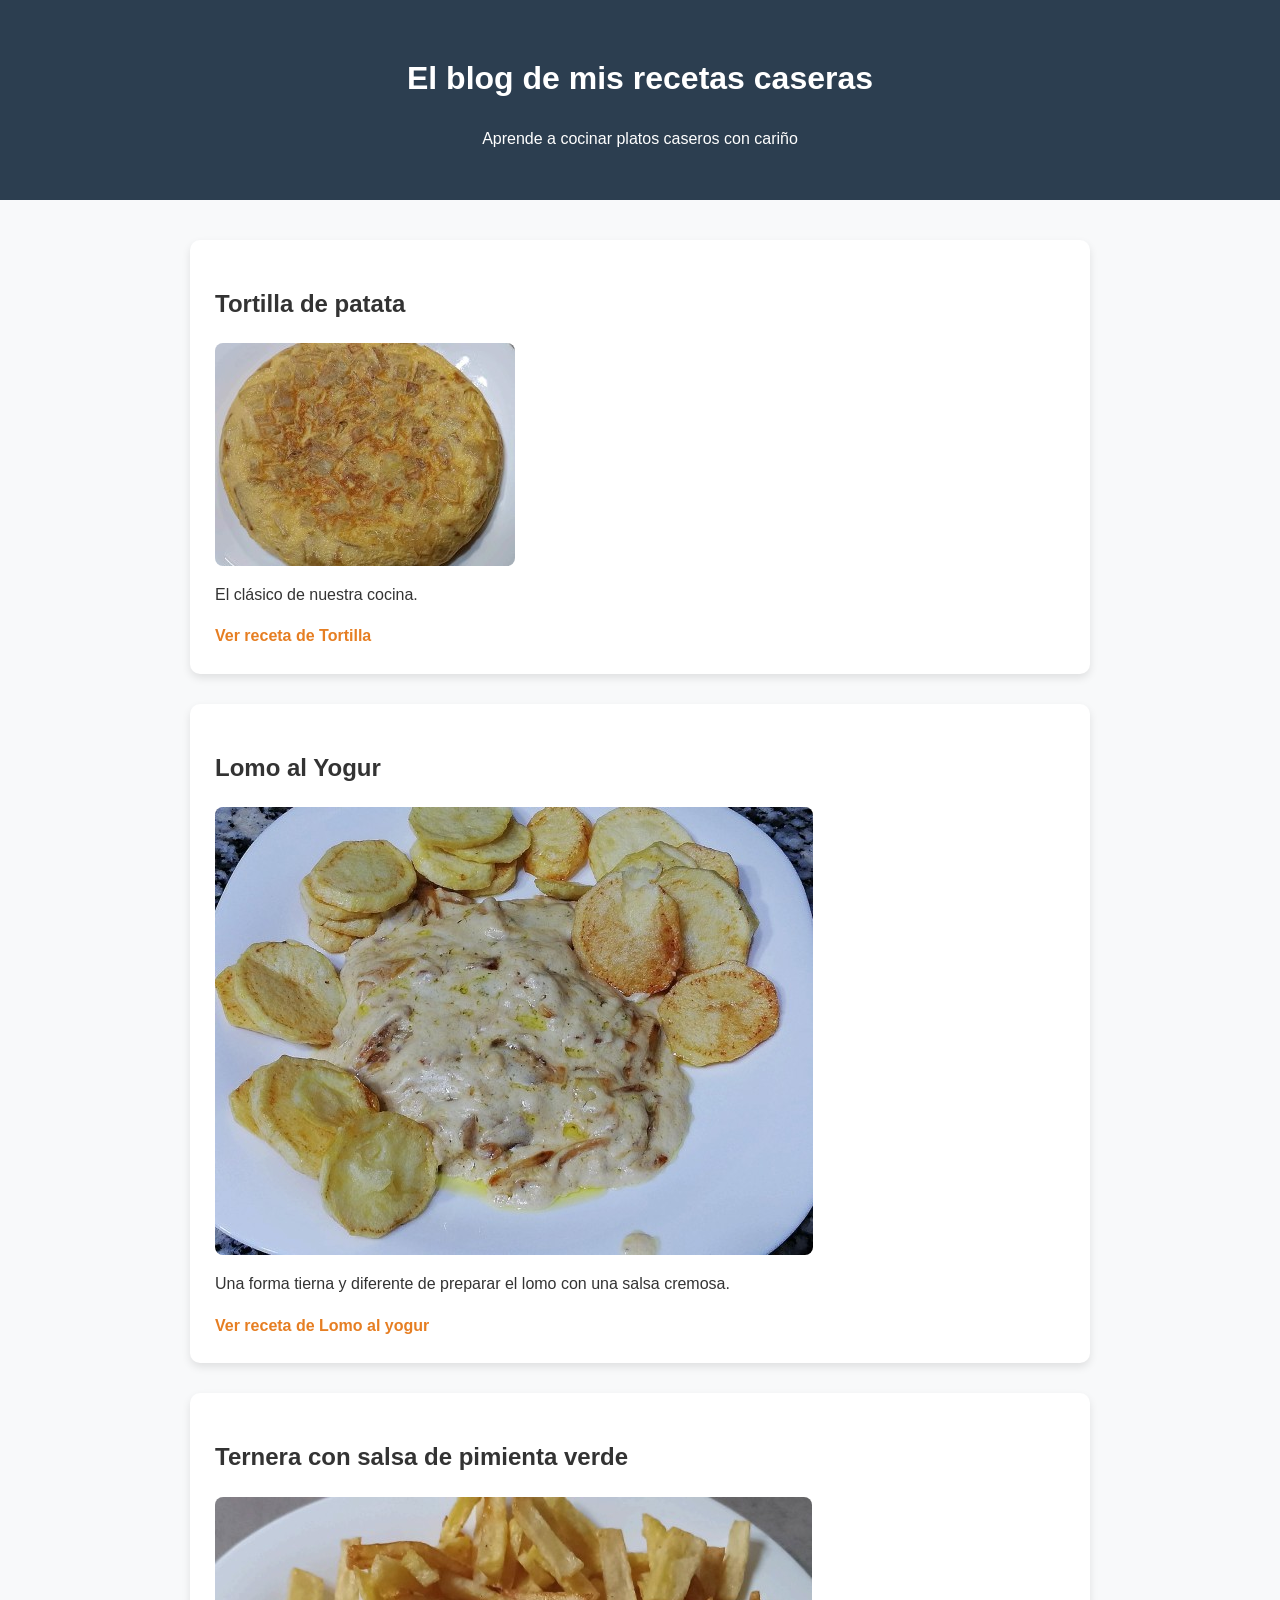
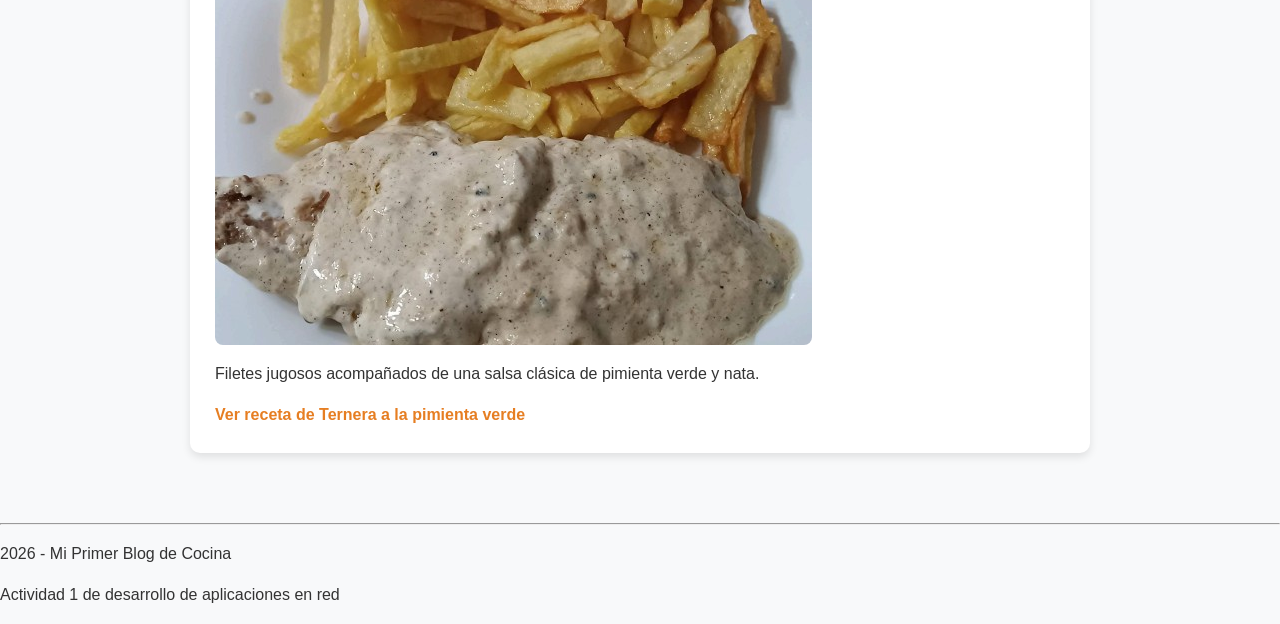
==== index.html @ f564ca49 "Add files via upload" ====
<!DOCTYPE html>
<html lang="es">
<head>
    <meta charset="UTF-8">
    <link rel="stylesheet" href="style.css">
    <title>Mi blog de recetas caseras</title>
</head>

<body>
    <header>
        <h1>El blog de mis recetas caseras</h1>
        <p>Aprende a cocinar platos caseros con cariño</p>
    </header>

    <main>
    <section id="lista-recetas">
        
        <article>
            <h2>Tortilla de patata</h2>
            <img src="img/receta1.jpg" class="foto-indice" alt="Tortilla de patatas">
            <p>El clásico de nuestra cocina.</p>
            <a href="post1.html">Ver receta de Tortilla</a>
        </article>

        <article>
            <h2>Lomo al Yogur</h2>
            <img src="img/receta2.jpg" class="foto-indice" alt="Filetes de lomo con salsa de yogur">
            <p>Una forma tierna y diferente de preparar el lomo con una salsa cremosa.</p>
            <a href="post2.html">Ver receta de Lomo al yogur</a>
        </article>

        <article>
            <h2>Ternera con salsa de pimienta verde</h2>
            <img src="img/receta3.jpg" class="foto-indice" alt="Filetes de ternera con salsa de pimienta verde">
            <p>Filetes jugosos acompañados de una salsa clásica de pimienta verde y nata.</p>
            <a href="post3.html">Ver receta de Ternera a la pimienta verde</a>
        </article>

    </section>
    </main>

    <footer>
        <hr>
        <p>2026 - Mi Primer Blog de Cocina</p>
        <p>Actividad 1 de desarrollo de aplicaciones en red</p>
    </footer>
    <script src="script.js"></script>
</body>
</html>
---- style.css ----
/* 1. Estilo General: Afecta a toda la página */
body {
    font-family: 'Segoe UI', Arial, sans-serif; /* Cambia la letra típica por una más moderna */
    background-color: #f8f9fa; /* Un color de fondo gris muy clarito, casi blanco */
    color: #333; /* El color del texto (gris oscuro, cansa menos la vista que el negro puro) */
    margin: 0;
    padding: 0;
    line-height: 1.6; /* Da espacio entre líneas de texto para que se lea mejor */
}

/* 2. La Cabecera: El título del blog */
header {
    background-color: #2c3e50; /* Un azul oscuro elegante */
    color: white;
    padding: 2rem;
    text-align: center;
}

/* 3. El Contenedor: Para que el blog no ocupe todo el ancho en pantallas grandes */
main {
    max-width: 900px; /* Ancho máximo */
    margin: 20px auto; /* Centra el contenido en la pantalla */
    padding: 20px;
}

/* 4. Las Tarjetas de Receta (Los <article>) */
article {
    background: white;
    margin-bottom: 30px;
    padding: 25px;
    border-radius: 10px; /* Esquinas redondeadas */
    box-shadow: 0 4px 8px rgba(0,0,0,0.1); /* Sombra suave para que parezca que flota */
}

/* 5. Las Imágenes: Muy importante para que no se descontrolen */
img {
    max-width: 100%; /* La imagen nunca será más ancha que su contenedor */
    height: auto;    /* Mantiene la proporción para que no se vea estirada */
    border-radius: 8px;
    display: block;
    margin: 15px 0;
}

/* 6. Los Enlaces: Para que parezcan botones */
a {
    color: #e67e22; /* Color naranja zanahoria */
    text-decoration: none; /* Quita el subrayado feo */
    font-weight: bold;
}

a:hover {
    color: #d35400; /* Se oscurece un poco cuando pasas el ratón por encima */
    text-decoration: underline;
}
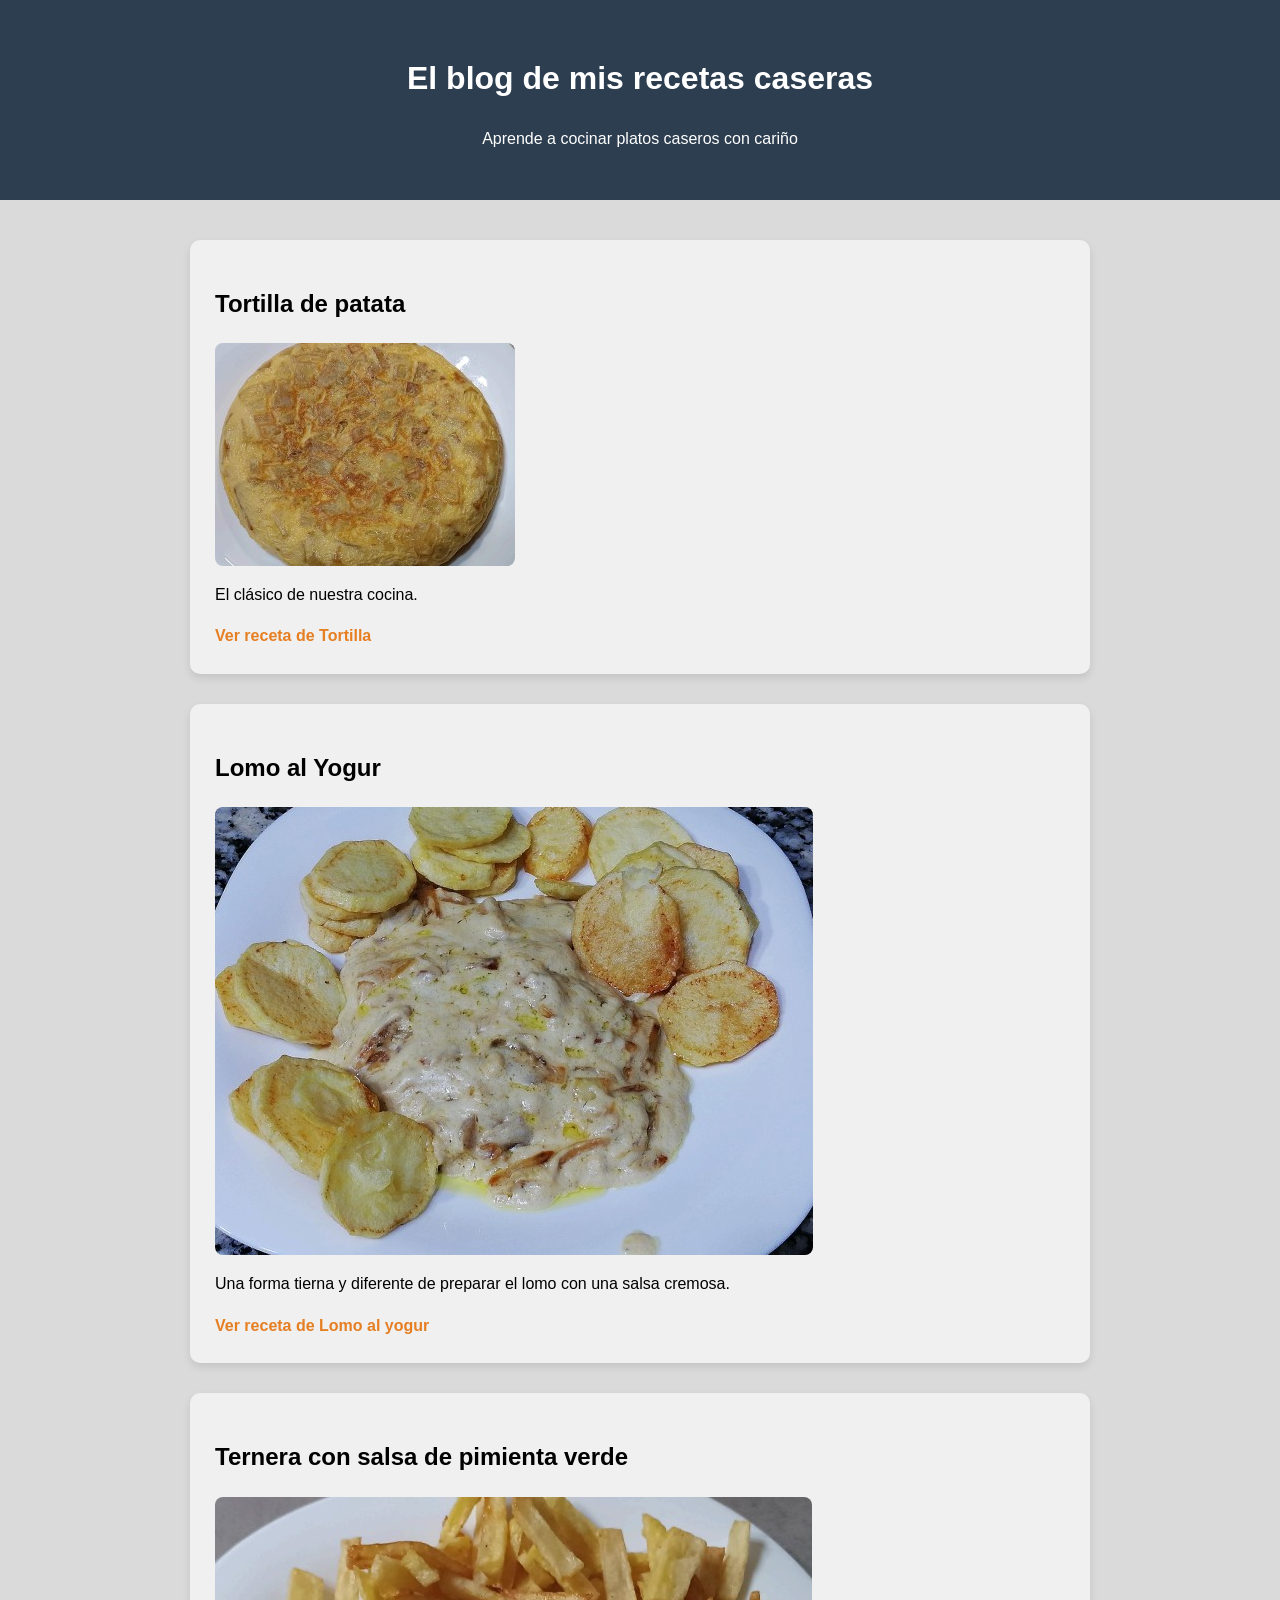
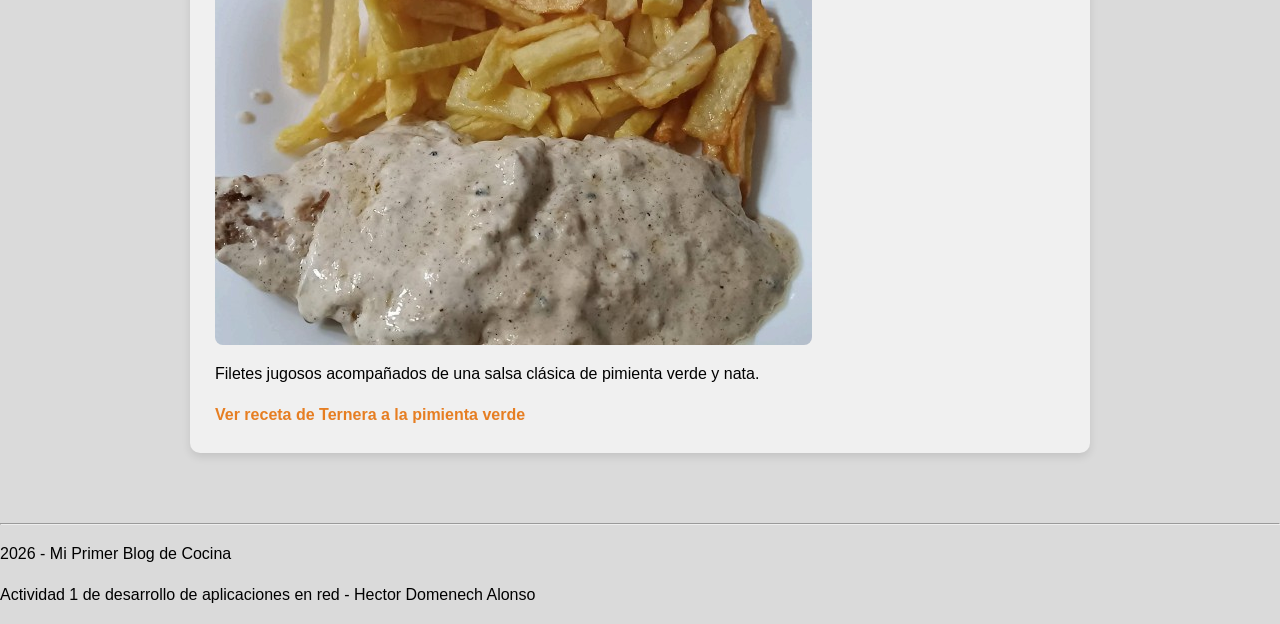
==== commit 4fb28685: "Add files via upload" ====
--- a/index.html
+++ b/index.html
@@ -42,7 +42,7 @@
     <footer>
         <hr>
         <p>2026 - Mi Primer Blog de Cocina</p>
-        <p>Actividad 1 de desarrollo de aplicaciones en red</p>
+        <p>Actividad 1 de desarrollo de aplicaciones en red - Hector Domenech Alonso</p>
     </footer>
     <script src="script.js"></script>
 </body>
--- a/style.css
+++ b/style.css
@@ -1,22 +1,22 @@
 /* 1. Estilo General: Afecta a toda la página */
 body {
-    font-family: 'Segoe UI', Arial, sans-serif; /* Cambia la letra típica por una más moderna */
-    background-color: #f8f9fa; /* Un color de fondo gris muy clarito, casi blanco */
-    color: #333; /* El color del texto (gris oscuro, cansa menos la vista que el negro puro) */
+    font-family: "Calibri", "Candara", "Segoe UI", Optima, Arial, sans-serif; /* Cambia la letra */
+    background-color: #dadada; /* Un color de fondo */
+    color: #000000; /* El color del texto */
     margin: 0;
     padding: 0;
-    line-height: 1.6; /* Da espacio entre líneas de texto para que se lea mejor */
+    line-height: 1.6; /* espacio entre líneas de texto */
 }
 
 /* 2. La Cabecera: El título del blog */
 header {
-    background-color: #2c3e50; /* Un azul oscuro elegante */
+    background-color: #2c3e50; 
     color: white;
     padding: 2rem;
     text-align: center;
 }
 
-/* 3. El Contenedor: Para que el blog no ocupe todo el ancho en pantallas grandes */
+/* 3. El Contenedor main : Para que el blog no ocupe todo el ancho de la pantalla */
 main {
     max-width: 900px; /* Ancho máximo */
     margin: 20px auto; /* Centra el contenido en la pantalla */
@@ -25,14 +25,14 @@
 
 /* 4. Las Tarjetas de Receta (Los <article>) */
 article {
-    background: white;
+    background: rgb(240, 240, 240);
     margin-bottom: 30px;
     padding: 25px;
     border-radius: 10px; /* Esquinas redondeadas */
     box-shadow: 0 4px 8px rgba(0,0,0,0.1); /* Sombra suave para que parezca que flota */
 }
 
-/* 5. Las Imágenes: Muy importante para que no se descontrolen */
+/* 5. Las Imágenes: */
 img {
     max-width: 100%; /* La imagen nunca será más ancha que su contenedor */
     height: auto;    /* Mantiene la proporción para que no se vea estirada */
@@ -51,4 +51,15 @@
 a:hover {
     color: #d35400; /* Se oscurece un poco cuando pasas el ratón por encima */
     text-decoration: underline;
+}
+
+/* 7. Cursor: Cuando pasamos el cursor por la imagen cambiamos el aspecto */
+.foto-indice {
+    cursor: pointer; /* Cambia el cursor a una mano */
+    transition: transform 0.3s; /* Hace que el efecto de abajo sea suave */
+}
+
+/* 8. Foto indice: Cambiar el tamaño de la foto para que se vea que hay interacción */
+.foto-indice:hover {
+    transform: scale(1.02); /* La foto se hace un poco más grande al pasar el ratón */
 }
